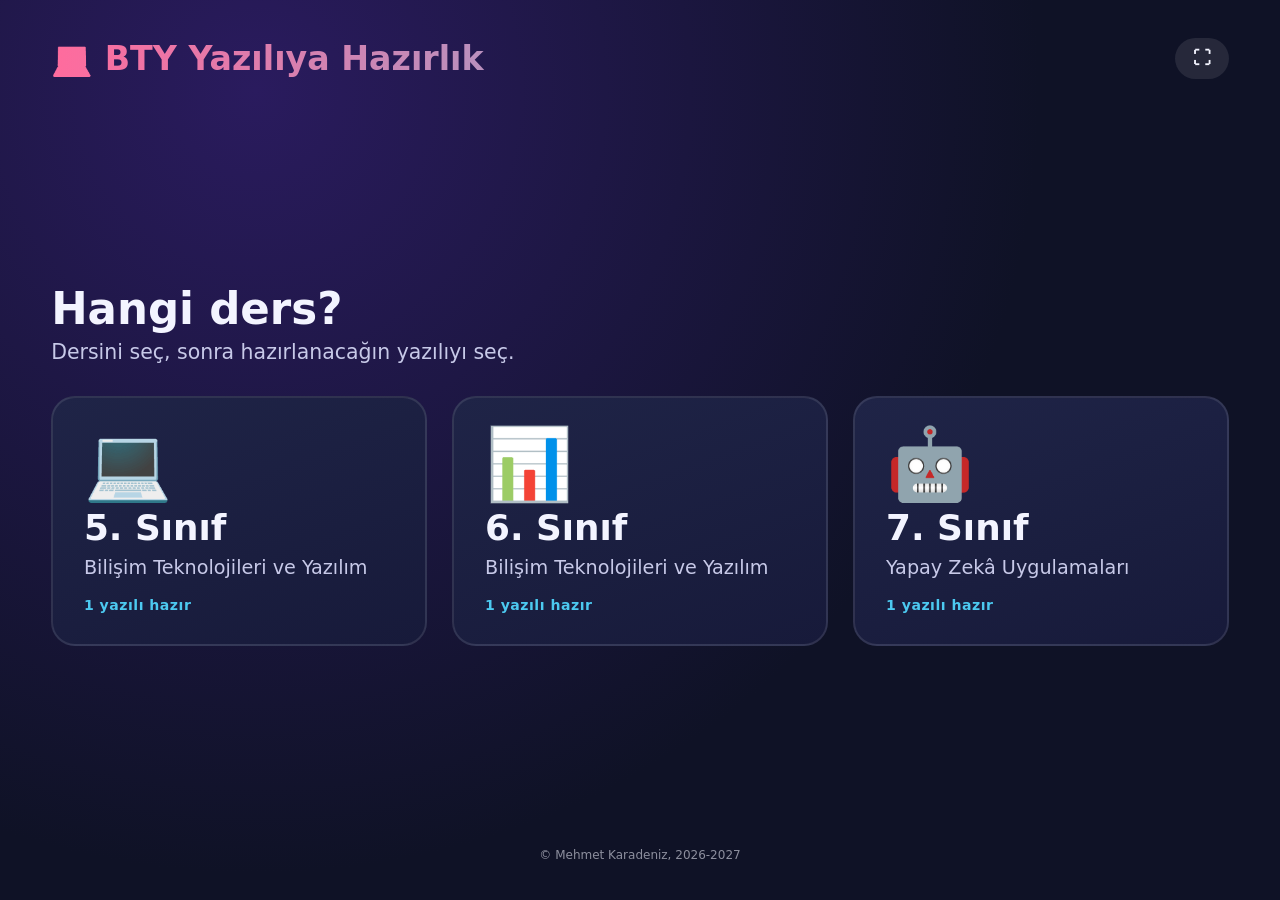
==== index.html @ df743d85 "Modüler yapı: ortak motor, ders/yazılı klasörleri ve giriş sayfası - motor/: ortak kod ve tasarım (t" ====
<!doctype html>
<html lang="tr"><head><meta charset="utf-8"><meta name="viewport" content="width=device-width,initial-scale=1,viewport-fit=cover">
<meta name="author" content="Mehmet Karadeniz, 2026-2027"><meta name="copyright" content="Mehmet Karadeniz, 2026-2027">
<title>BTY Yazılıya Hazırlık</title>
<style>
/* Giriş sayfası · ders ve yazılı seçimi. Soru-cevap sayfalarıyla aynı koyu neon tasarım. */
:root{color-scheme:dark;--bg:#0f1226;--card:#1b1f3b;--ac:#ff6b9d;--ac2:#4cc9f0;--ok:#2ee6a6;--hint:#ffd166;--tx:#f3f4ff;--mut:#c7c9e8}
*{box-sizing:border-box;margin:0}
[hidden]{display:none!important}
html,body{min-height:100%;background:radial-gradient(circle at 20% 10%,#2a1b5e,#0f1226 60%) fixed;background-color:var(--bg);color:var(--tx);font-family:system-ui,-apple-system,"Segoe UI",Roboto,sans-serif}
body{display:flex;flex-direction:column;min-height:100vh;min-height:100dvh;padding:clamp(16px,3vw,40px) clamp(16px,4vw,56px)}
header{display:flex;align-items:center;gap:12px;margin-bottom:clamp(16px,3vh,32px)}
header h1{flex:1;font-size:clamp(22px,2.6vw,34px);background:linear-gradient(90deg,var(--ac),var(--ac2));-webkit-background-clip:text;background-clip:text;color:transparent}
.btn{border:0;border-radius:30px;padding:10px 18px;font-size:clamp(15px,1.4vw,19px);font-weight:700;color:var(--tx);background:#ffffff18;cursor:pointer}
.btn:hover{background:#ffffff26}
button:focus-visible,a:focus-visible{outline:3px solid var(--ac2);outline-offset:3px}
main{flex:1;display:flex;flex-direction:column;justify-content:center}
h2{font-size:clamp(26px,3.4vw,48px);margin-bottom:6px;text-wrap:balance}
.sub{font-size:clamp(16px,1.6vw,22px);color:var(--mut);margin-bottom:clamp(18px,3.5vh,36px)}
.grid{display:grid;gap:clamp(12px,2vw,26px);grid-template-columns:repeat(auto-fit,minmax(min(100%,260px),1fr))}
.card{display:flex;flex-direction:column;gap:8px;text-align:left;border:2px solid #ffffff1a;background:linear-gradient(160deg,#1f2447,#171a3a);color:var(--tx);border-radius:24px;padding:clamp(18px,2.4vw,32px);cursor:pointer;text-decoration:none;animation:up .4s both;transition:border-color .15s,transform .15s}
.card:hover{border-color:var(--ac2);transform:translateY(-3px)}
.card:nth-child(2){animation-delay:.07s}.card:nth-child(3){animation-delay:.14s}.card:nth-child(4){animation-delay:.21s}
@keyframes up{from{opacity:0;transform:translateY(16px)}}
.card .em{font-size:clamp(48px,5.5vw,80px);line-height:1}
.card b{font-size:clamp(26px,2.8vw,40px)}
.card span{font-size:clamp(16px,1.5vw,21px);color:var(--mut);line-height:1.3}
.card .st{margin-top:auto;padding-top:8px;font-size:clamp(13px,1.1vw,15px);font-weight:800;letter-spacing:.5px;color:var(--ac2)}
.card.off{cursor:default;opacity:.45;border-style:dashed}
.card.off:hover{border-color:#ffffff1a;transform:none}
.card.off .st{color:var(--mut)}
.yz .card b{font-size:clamp(22px,2.2vw,32px)}
footer{text-align:center;font-size:12px;opacity:.55;margin-top:24px}
@media (prefers-reduced-motion:reduce){*{animation:none!important;transition:none!important}}
</style></head><body>
<header><h1>💻 BTY Yazılıya Hazırlık</h1><button class="btn" id="geri" hidden>◀ Dersler</button><button class="btn" id="fs" title="Tam ekran" aria-label="Tam ekran">⛶</button></header>
<main id="ana"></main>
<footer>© Mehmet Karadeniz, 2026-2027</footer>
<script src="katalog.js"></script>
<script>
(function(){
const ana=document.getElementById("ana"),geri=document.getElementById("geri");
const esc=s=>String(s).replace(/[&<>"]/g,c=>({"&":"&amp;","<":"&lt;",">":"&gt;",'"':"&quot;"})[c]);
function dersler(){
 geri.hidden=true;document.title="BTY Yazılıya Hazırlık";
 ana.innerHTML=`<h2>Hangi ders?</h2><p class="sub">Dersini seç, sonra hazırlanacağın yazılıyı seç.</p><div class="grid">`+
 DERSLER.map(d=>{const n=YAZILILAR.filter(y=>d.hazir[y.id]).length;
  return `<a class="card" href="#${esc(d.id)}"><div class="em">${d.emoji}</div><b>${esc(d.ad)}</b><span>${esc(d.alt)}</span><div class="st">${n} yazılı hazır</div></a>`}).join("")+`</div>`}
function yazililar(d){
 geri.hidden=false;document.title=d.ad+" · "+d.alt;
 ana.innerHTML=`<h2>${d.emoji} ${esc(d.ad)} · ${esc(d.alt)}</h2><p class="sub">Hangi yazılıya hazırlanıyorsun?</p><div class="grid yz">`+
 YAZILILAR.map(y=>d.hazir[y.id]
  ?`<a class="card" href="dersler/${esc(d.id)}/${esc(y.id)}/"><div class="em">📝</div><b>${esc(y.ad)}</b><span>Konu özeti, sözlük ve sorular</span><div class="st">▶ Başla</div></a>`
  :`<div class="card off" aria-disabled="true"><div class="em">⏳</div><b>${esc(y.ad)}</b><span>Henüz hazır değil</span><div class="st">Yakında</div></div>`).join("")+`</div>`}
function goster(){const id=decodeURIComponent(location.hash.slice(1)),d=DERSLER.find(x=>x.id===id);d?yazililar(d):dersler();scrollTo(0,0)}
geri.onclick=()=>{location.hash=""};
addEventListener("hashchange",goster);goster();
document.getElementById("fs").onclick=()=>{const d=document,e=d.documentElement;try{const on=d.fullscreenElement||d.webkitFullscreenElement;const p=on?(d.exitFullscreen||d.webkitExitFullscreen).call(d):(e.requestFullscreen||e.webkitRequestFullscreen).call(e);if(p&&p.catch)p.catch(()=>{})}catch(x){}};
})();
</script>
</body></html>
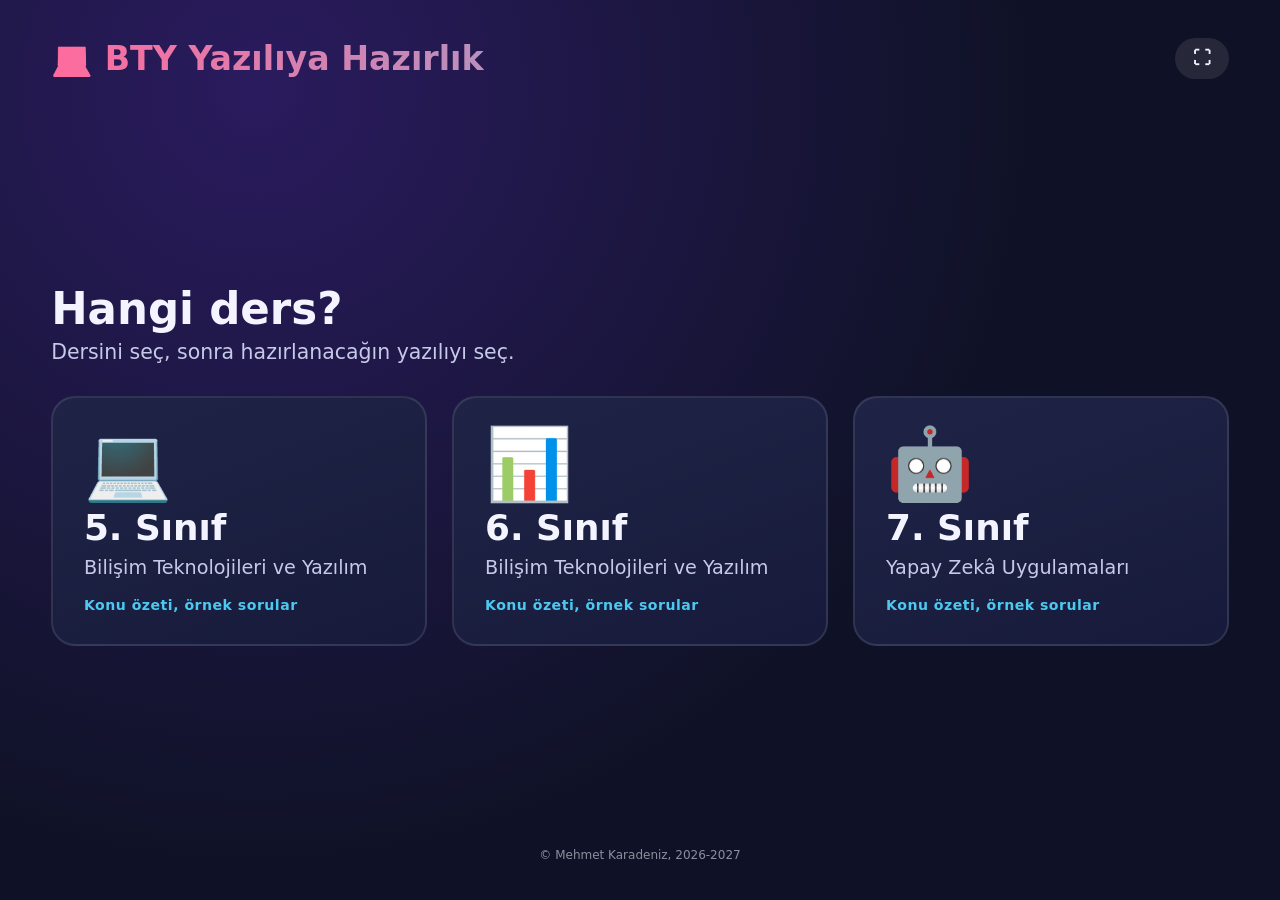
==== commit 7e95def6: "Giriş: ders kartlarında "Konu özeti, örnek sorular" yazısı Co-Authored-By: Claude Opus 5.5 <noreply@" ====
--- a/index.html
+++ b/index.html
@@ -44,8 +44,7 @@
 function dersler(){
  geri.hidden=true;document.title="BTY Yazılıya Hazırlık";
  ana.innerHTML=`<h2>Hangi ders?</h2><p class="sub">Dersini seç, sonra hazırlanacağın yazılıyı seç.</p><div class="grid">`+
- DERSLER.map(d=>{const n=YAZILILAR.filter(y=>d.hazir[y.id]).length;
-  return `<a class="card" href="#${esc(d.id)}"><div class="em">${d.emoji}</div><b>${esc(d.ad)}</b><span>${esc(d.alt)}</span><div class="st">${n} yazılı hazır</div></a>`}).join("")+`</div>`}
+ DERSLER.map(d=>`<a class="card" href="#${esc(d.id)}"><div class="em">${d.emoji}</div><b>${esc(d.ad)}</b><span>${esc(d.alt)}</span><div class="st">Konu özeti, örnek sorular</div></a>`).join("")+`</div>`}
 function yazililar(d){
  geri.hidden=false;document.title=d.ad+" · "+d.alt;
  ana.innerHTML=`<h2>${d.emoji} ${esc(d.ad)} · ${esc(d.alt)}</h2><p class="sub">Hangi yazılıya hazırlanıyorsun?</p><div class="grid yz">`+
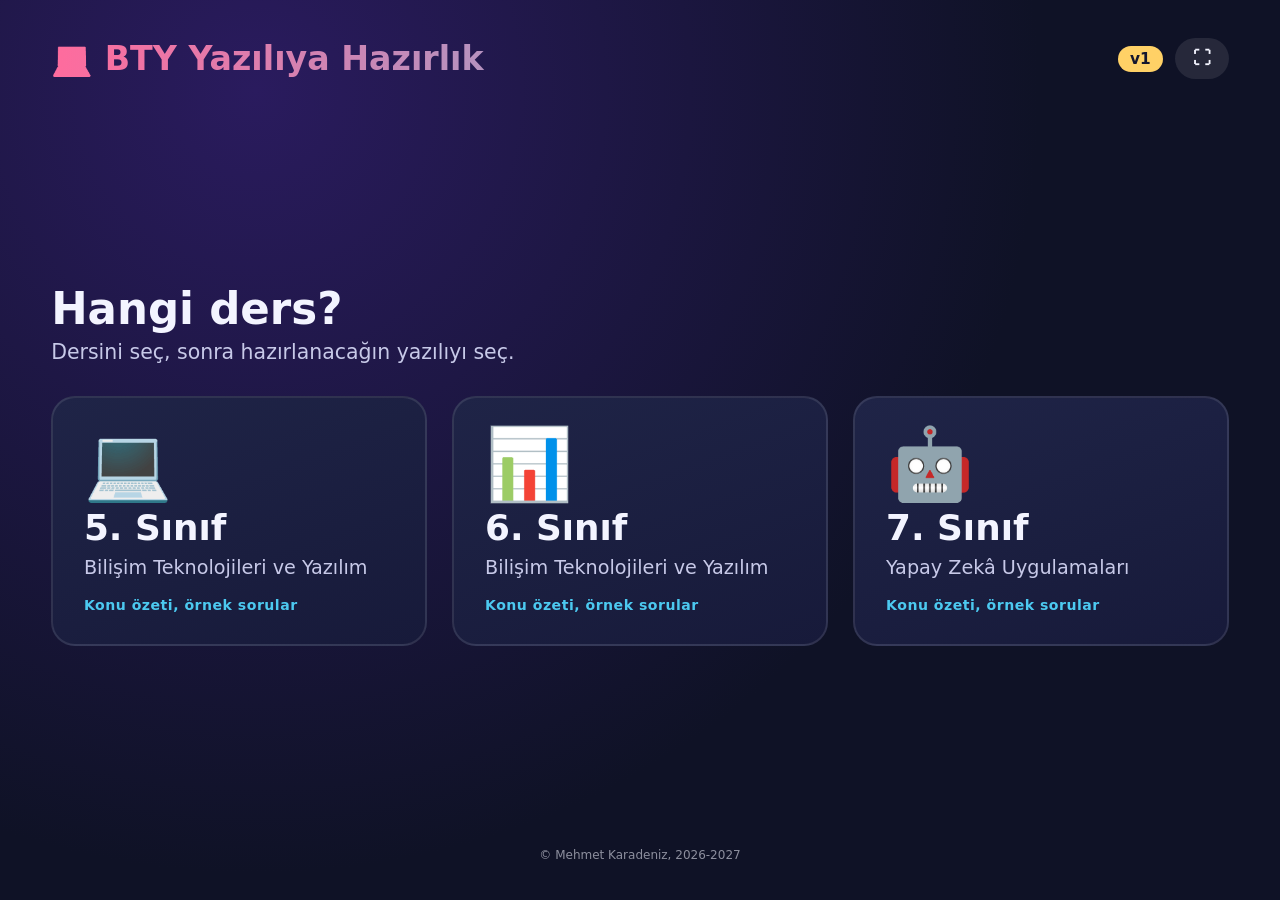
==== commit 924693ef: "Sürüm etiketi (v1) ve telefonda yazı büyütmenin kapatılması - surum.js: giriş sayfasının üstünde ve " ====
--- a/index.html
+++ b/index.html
@@ -7,6 +7,7 @@
 :root{color-scheme:dark;--bg:#0f1226;--card:#1b1f3b;--ac:#ff6b9d;--ac2:#4cc9f0;--ok:#2ee6a6;--hint:#ffd166;--tx:#f3f4ff;--mut:#c7c9e8}
 *{box-sizing:border-box;margin:0}
 [hidden]{display:none!important}
+html{-webkit-text-size-adjust:100%;text-size-adjust:100%}
 html,body{min-height:100%;background:radial-gradient(circle at 20% 10%,#2a1b5e,#0f1226 60%) fixed;background-color:var(--bg);color:var(--tx);font-family:system-ui,-apple-system,"Segoe UI",Roboto,sans-serif}
 body{display:flex;flex-direction:column;min-height:100vh;min-height:100dvh;padding:clamp(16px,3vw,40px) clamp(16px,4vw,56px)}
 header{display:flex;align-items:center;gap:12px;margin-bottom:clamp(16px,3vh,32px)}
@@ -30,15 +31,18 @@
 .card.off:hover{border-color:#ffffff1a;transform:none}
 .card.off .st{color:var(--mut)}
 .yz .card b{font-size:clamp(22px,2.2vw,32px)}
+.ver{font-size:clamp(13px,1.2vw,16px);font-weight:800;color:#14162e;background:var(--hint);border-radius:20px;padding:4px 12px}
 footer{text-align:center;font-size:12px;opacity:.55;margin-top:24px}
 @media (prefers-reduced-motion:reduce){*{animation:none!important;transition:none!important}}
 </style></head><body>
-<header><h1>💻 BTY Yazılıya Hazırlık</h1><button class="btn" id="geri" hidden>◀ Dersler</button><button class="btn" id="fs" title="Tam ekran" aria-label="Tam ekran">⛶</button></header>
+<header><h1>💻 BTY Yazılıya Hazırlık</h1><span class="ver" id="ver"></span><button class="btn" id="geri" hidden>◀ Dersler</button><button class="btn" id="fs" title="Tam ekran" aria-label="Tam ekran">⛶</button></header>
 <main id="ana"></main>
 <footer>© Mehmet Karadeniz, 2026-2027</footer>
+<script src="surum.js"></script>
 <script src="katalog.js"></script>
 <script>
 (function(){
+try{document.getElementById("ver").textContent=SURUM}catch(e){}
 const ana=document.getElementById("ana"),geri=document.getElementById("geri");
 const esc=s=>String(s).replace(/[&<>"]/g,c=>({"&":"&amp;","<":"&lt;",">":"&gt;",'"':"&quot;"})[c]);
 function dersler(){
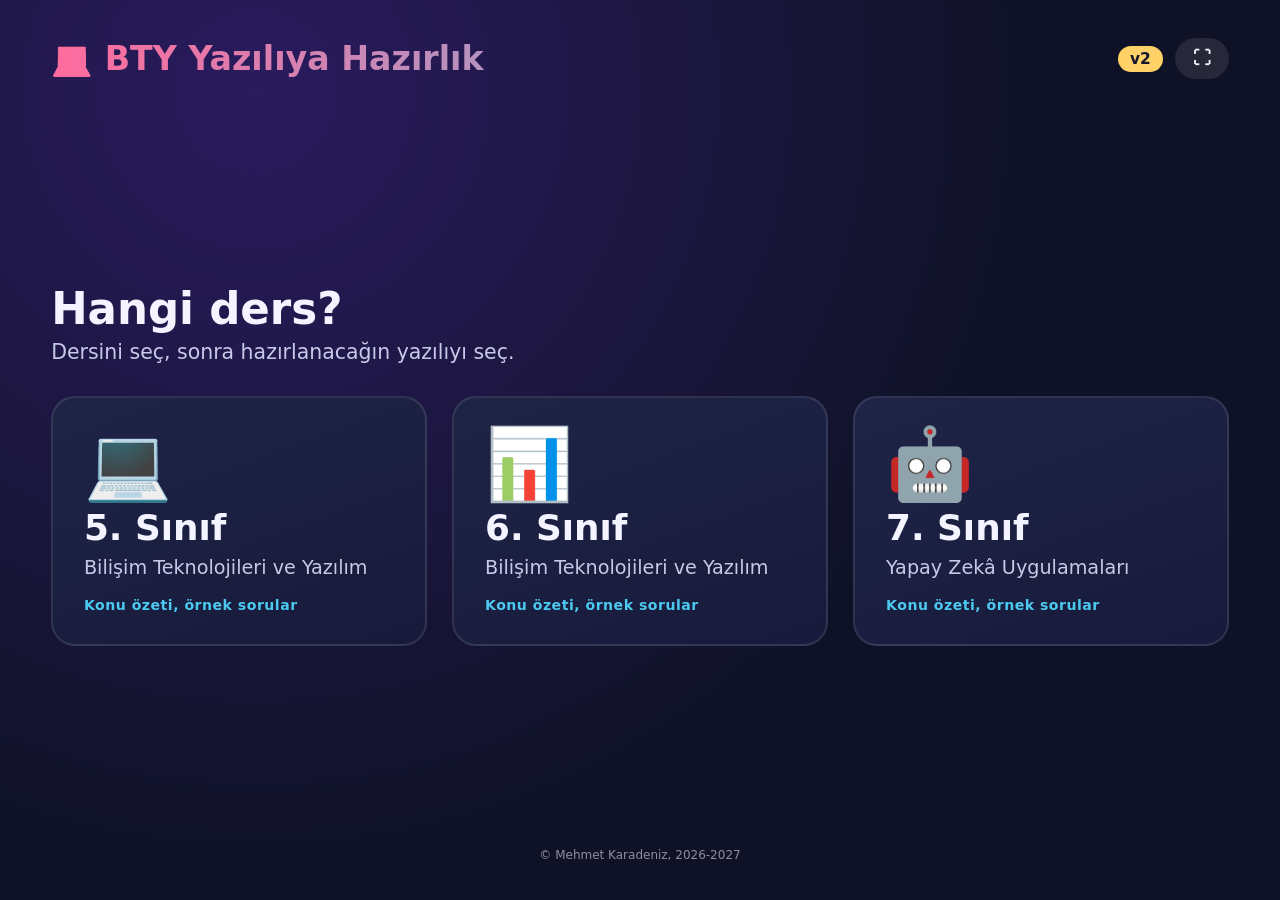
==== commit 8e3281b2: "v2: telefonda tarayıcı yakınlaştırması kapatıldı, önbellek sorunu giderildi - Sayfa içi yakınlaştırm" ====
--- a/index.html
+++ b/index.html
@@ -38,8 +38,8 @@
 <header><h1>💻 BTY Yazılıya Hazırlık</h1><span class="ver" id="ver"></span><button class="btn" id="geri" hidden>◀ Dersler</button><button class="btn" id="fs" title="Tam ekran" aria-label="Tam ekran">⛶</button></header>
 <main id="ana"></main>
 <footer>© Mehmet Karadeniz, 2026-2027</footer>
-<script src="surum.js"></script>
-<script src="katalog.js"></script>
+<script src="surum.js?v=2"></script>
+<script src="katalog.js?v=2"></script>
 <script>
 (function(){
 try{document.getElementById("ver").textContent=SURUM}catch(e){}
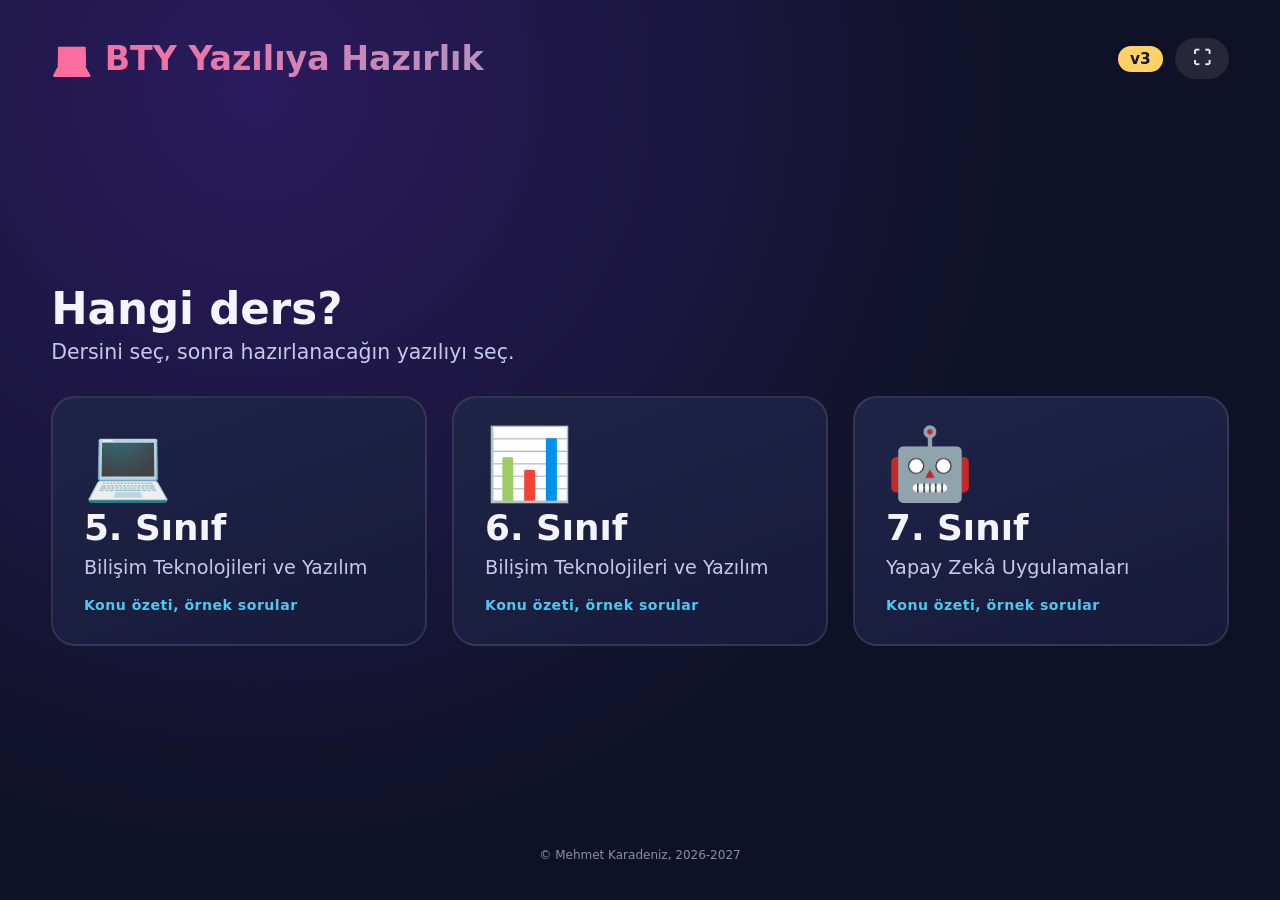
==== commit d058a1d7: "v3: telefonda üst menü düzenli simge ızgarası Dikey ekranda başlık üstte, altında tek sırada eşit ge" ====
--- a/index.html
+++ b/index.html
@@ -38,8 +38,8 @@
 <header><h1>💻 BTY Yazılıya Hazırlık</h1><span class="ver" id="ver"></span><button class="btn" id="geri" hidden>◀ Dersler</button><button class="btn" id="fs" title="Tam ekran" aria-label="Tam ekran">⛶</button></header>
 <main id="ana"></main>
 <footer>© Mehmet Karadeniz, 2026-2027</footer>
-<script src="surum.js?v=2"></script>
-<script src="katalog.js?v=2"></script>
+<script src="surum.js?v=3"></script>
+<script src="katalog.js?v=3"></script>
 <script>
 (function(){
 try{document.getElementById("ver").textContent=SURUM}catch(e){}
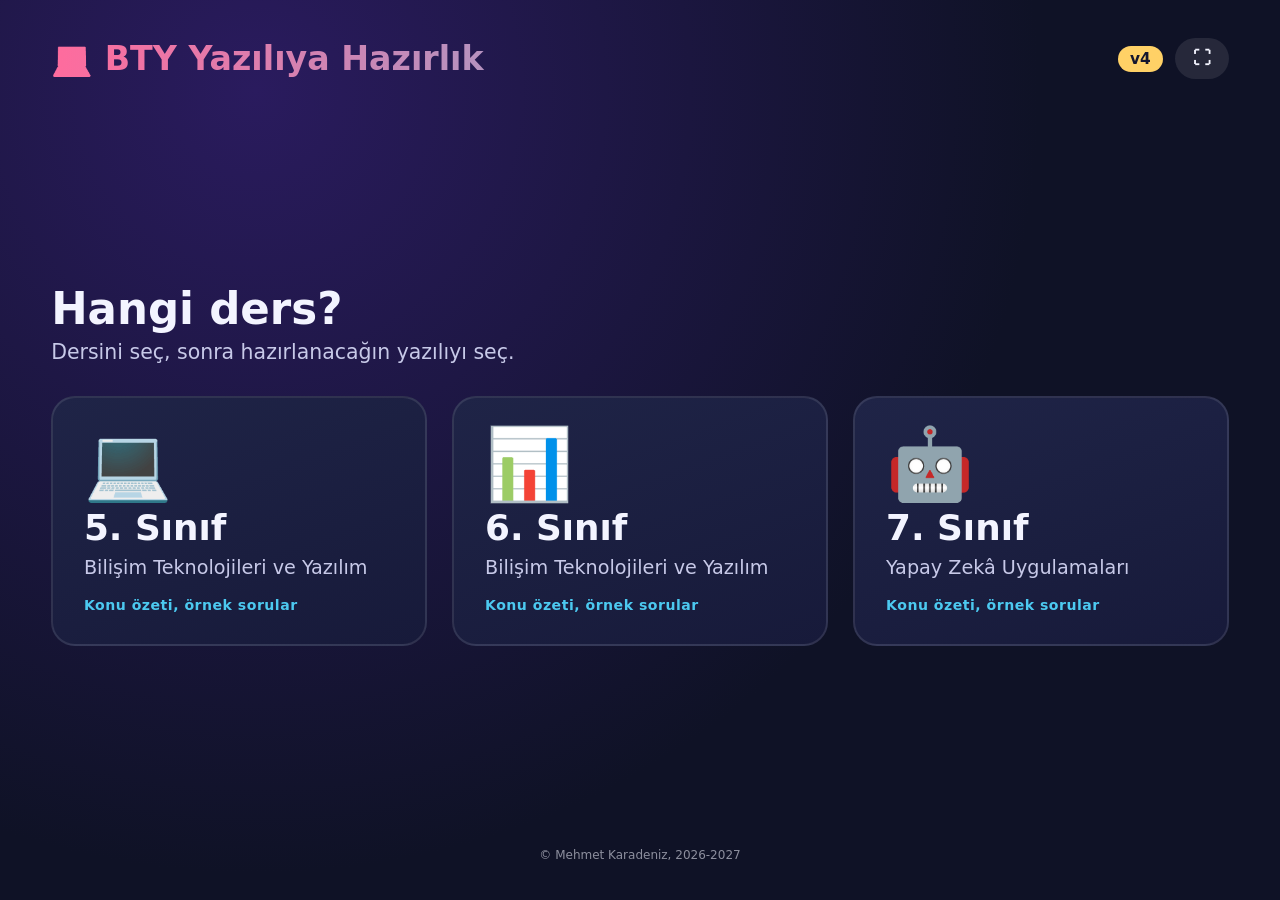
==== commit a5e5a8e3: "v4: 5. sınıfa en küçük veri birimi (bit) sorusu - Yeni soru (18): durumlu, BTY.5.1.5, basit; soru ba" ====
--- a/index.html
+++ b/index.html
@@ -38,8 +38,8 @@
 <header><h1>💻 BTY Yazılıya Hazırlık</h1><span class="ver" id="ver"></span><button class="btn" id="geri" hidden>◀ Dersler</button><button class="btn" id="fs" title="Tam ekran" aria-label="Tam ekran">⛶</button></header>
 <main id="ana"></main>
 <footer>© Mehmet Karadeniz, 2026-2027</footer>
-<script src="surum.js?v=3"></script>
-<script src="katalog.js?v=3"></script>
+<script src="surum.js?v=4"></script>
+<script src="katalog.js?v=4"></script>
 <script>
 (function(){
 try{document.getElementById("ver").textContent=SURUM}catch(e){}
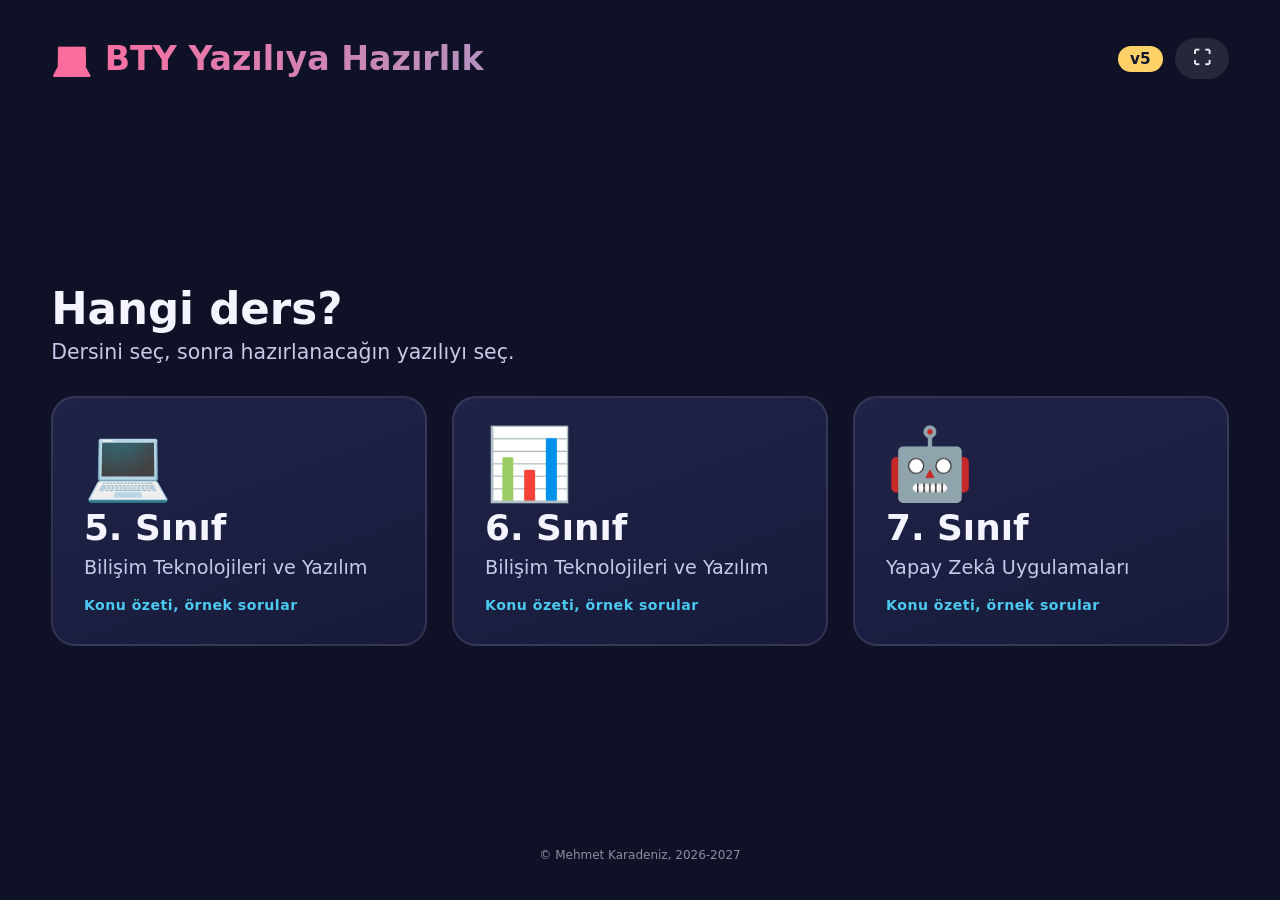
==== commit 3738eb68: "v5: güncellemeler geçmiş silinmeden görünsün Sayfalar artık yalnızca küçük bir yükleyici içeriyor. Y" ====
--- a/index.html
+++ b/index.html
@@ -2,63 +2,15 @@
 <html lang="tr"><head><meta charset="utf-8"><meta name="viewport" content="width=device-width,initial-scale=1,viewport-fit=cover">
 <meta name="author" content="Mehmet Karadeniz, 2026-2027"><meta name="copyright" content="Mehmet Karadeniz, 2026-2027">
 <title>BTY Yazılıya Hazırlık</title>
-<style>
-/* Giriş sayfası · ders ve yazılı seçimi. Soru-cevap sayfalarıyla aynı koyu neon tasarım. */
-:root{color-scheme:dark;--bg:#0f1226;--card:#1b1f3b;--ac:#ff6b9d;--ac2:#4cc9f0;--ok:#2ee6a6;--hint:#ffd166;--tx:#f3f4ff;--mut:#c7c9e8}
-*{box-sizing:border-box;margin:0}
-[hidden]{display:none!important}
-html{-webkit-text-size-adjust:100%;text-size-adjust:100%}
-html,body{min-height:100%;background:radial-gradient(circle at 20% 10%,#2a1b5e,#0f1226 60%) fixed;background-color:var(--bg);color:var(--tx);font-family:system-ui,-apple-system,"Segoe UI",Roboto,sans-serif}
-body{display:flex;flex-direction:column;min-height:100vh;min-height:100dvh;padding:clamp(16px,3vw,40px) clamp(16px,4vw,56px)}
-header{display:flex;align-items:center;gap:12px;margin-bottom:clamp(16px,3vh,32px)}
-header h1{flex:1;font-size:clamp(22px,2.6vw,34px);background:linear-gradient(90deg,var(--ac),var(--ac2));-webkit-background-clip:text;background-clip:text;color:transparent}
-.btn{border:0;border-radius:30px;padding:10px 18px;font-size:clamp(15px,1.4vw,19px);font-weight:700;color:var(--tx);background:#ffffff18;cursor:pointer}
-.btn:hover{background:#ffffff26}
-button:focus-visible,a:focus-visible{outline:3px solid var(--ac2);outline-offset:3px}
-main{flex:1;display:flex;flex-direction:column;justify-content:center}
-h2{font-size:clamp(26px,3.4vw,48px);margin-bottom:6px;text-wrap:balance}
-.sub{font-size:clamp(16px,1.6vw,22px);color:var(--mut);margin-bottom:clamp(18px,3.5vh,36px)}
-.grid{display:grid;gap:clamp(12px,2vw,26px);grid-template-columns:repeat(auto-fit,minmax(min(100%,260px),1fr))}
-.card{display:flex;flex-direction:column;gap:8px;text-align:left;border:2px solid #ffffff1a;background:linear-gradient(160deg,#1f2447,#171a3a);color:var(--tx);border-radius:24px;padding:clamp(18px,2.4vw,32px);cursor:pointer;text-decoration:none;animation:up .4s both;transition:border-color .15s,transform .15s}
-.card:hover{border-color:var(--ac2);transform:translateY(-3px)}
-.card:nth-child(2){animation-delay:.07s}.card:nth-child(3){animation-delay:.14s}.card:nth-child(4){animation-delay:.21s}
-@keyframes up{from{opacity:0;transform:translateY(16px)}}
-.card .em{font-size:clamp(48px,5.5vw,80px);line-height:1}
-.card b{font-size:clamp(26px,2.8vw,40px)}
-.card span{font-size:clamp(16px,1.5vw,21px);color:var(--mut);line-height:1.3}
-.card .st{margin-top:auto;padding-top:8px;font-size:clamp(13px,1.1vw,15px);font-weight:800;letter-spacing:.5px;color:var(--ac2)}
-.card.off{cursor:default;opacity:.45;border-style:dashed}
-.card.off:hover{border-color:#ffffff1a;transform:none}
-.card.off .st{color:var(--mut)}
-.yz .card b{font-size:clamp(22px,2.2vw,32px)}
-.ver{font-size:clamp(13px,1.2vw,16px);font-weight:800;color:#14162e;background:var(--hint);border-radius:20px;padding:4px 12px}
-footer{text-align:center;font-size:12px;opacity:.55;margin-top:24px}
-@media (prefers-reduced-motion:reduce){*{animation:none!important;transition:none!important}}
-</style></head><body>
-<header><h1>💻 BTY Yazılıya Hazırlık</h1><span class="ver" id="ver"></span><button class="btn" id="geri" hidden>◀ Dersler</button><button class="btn" id="fs" title="Tam ekran" aria-label="Tam ekran">⛶</button></header>
-<main id="ana"></main>
-<footer>© Mehmet Karadeniz, 2026-2027</footer>
-<script src="surum.js?v=4"></script>
-<script src="katalog.js?v=4"></script>
+</head><body style="background:#0f1226;color:#f3f4ff">
 <script>
-(function(){
-try{document.getElementById("ver").textContent=SURUM}catch(e){}
-const ana=document.getElementById("ana"),geri=document.getElementById("geri");
-const esc=s=>String(s).replace(/[&<>"]/g,c=>({"&":"&amp;","<":"&lt;",">":"&gt;",'"':"&quot;"})[c]);
-function dersler(){
- geri.hidden=true;document.title="BTY Yazılıya Hazırlık";
- ana.innerHTML=`<h2>Hangi ders?</h2><p class="sub">Dersini seç, sonra hazırlanacağın yazılıyı seç.</p><div class="grid">`+
- DERSLER.map(d=>`<a class="card" href="#${esc(d.id)}"><div class="em">${d.emoji}</div><b>${esc(d.ad)}</b><span>${esc(d.alt)}</span><div class="st">Konu özeti, örnek sorular</div></a>`).join("")+`</div>`}
-function yazililar(d){
- geri.hidden=false;document.title=d.ad+" · "+d.alt;
- ana.innerHTML=`<h2>${d.emoji} ${esc(d.ad)} · ${esc(d.alt)}</h2><p class="sub">Hangi yazılıya hazırlanıyorsun?</p><div class="grid yz">`+
- YAZILILAR.map(y=>d.hazir[y.id]
-  ?`<a class="card" href="dersler/${esc(d.id)}/${esc(y.id)}/"><div class="em">📝</div><b>${esc(y.ad)}</b><span>Konu özeti, sözlük ve sorular</span><div class="st">▶ Başla</div></a>`
-  :`<div class="card off" aria-disabled="true"><div class="em">⏳</div><b>${esc(y.ad)}</b><span>Henüz hazır değil</span><div class="st">Yakında</div></div>`).join("")+`</div>`}
-function goster(){const id=decodeURIComponent(location.hash.slice(1)),d=DERSLER.find(x=>x.id===id);d?yazililar(d):dersler();scrollTo(0,0)}
-geri.onclick=()=>{location.hash=""};
-addEventListener("hashchange",goster);goster();
-document.getElementById("fs").onclick=()=>{const d=document,e=d.documentElement;try{const on=d.fullscreenElement||d.webkitFullscreenElement;const p=on?(d.exitFullscreen||d.webkitExitFullscreen).call(d):(e.requestFullscreen||e.webkitRequestFullscreen).call(e);if(p&&p.catch)p.catch(()=>{})}catch(x){}};
-})();
+/* Yükleyici: sürüm numarasını her açılışta sunucudan taze alır ve dosyaları o sürümle yükler.
+   Böylece güncellemeler tarayıcı geçmişi silinmeden görünür. Bu blok değişmez; sürüm surum.js'tedir. */
+(function(K,L){var d=document;
+function ekle(u,cb){if(/\.css(\?|$)/.test(u)){var l=d.createElement("link");l.rel="stylesheet";l.href=u;d.head.appendChild(l);return}
+ var s=d.createElement("script");s.src=u;s.async=false;if(cb)s.onload=s.onerror=cb;d.body.appendChild(s)}
+ekle(K+"surum.js?t="+Date.now(),function(){var v=typeof SURUM!=="undefined"?SURUM:String(Date.now());
+ for(var i=0;i<L.length;i++)ekle(L[i]+"?v="+encodeURIComponent(v))})
+})("",["giris/giris.css","katalog.js","giris/giris.js"]);
 </script>
 </body></html>
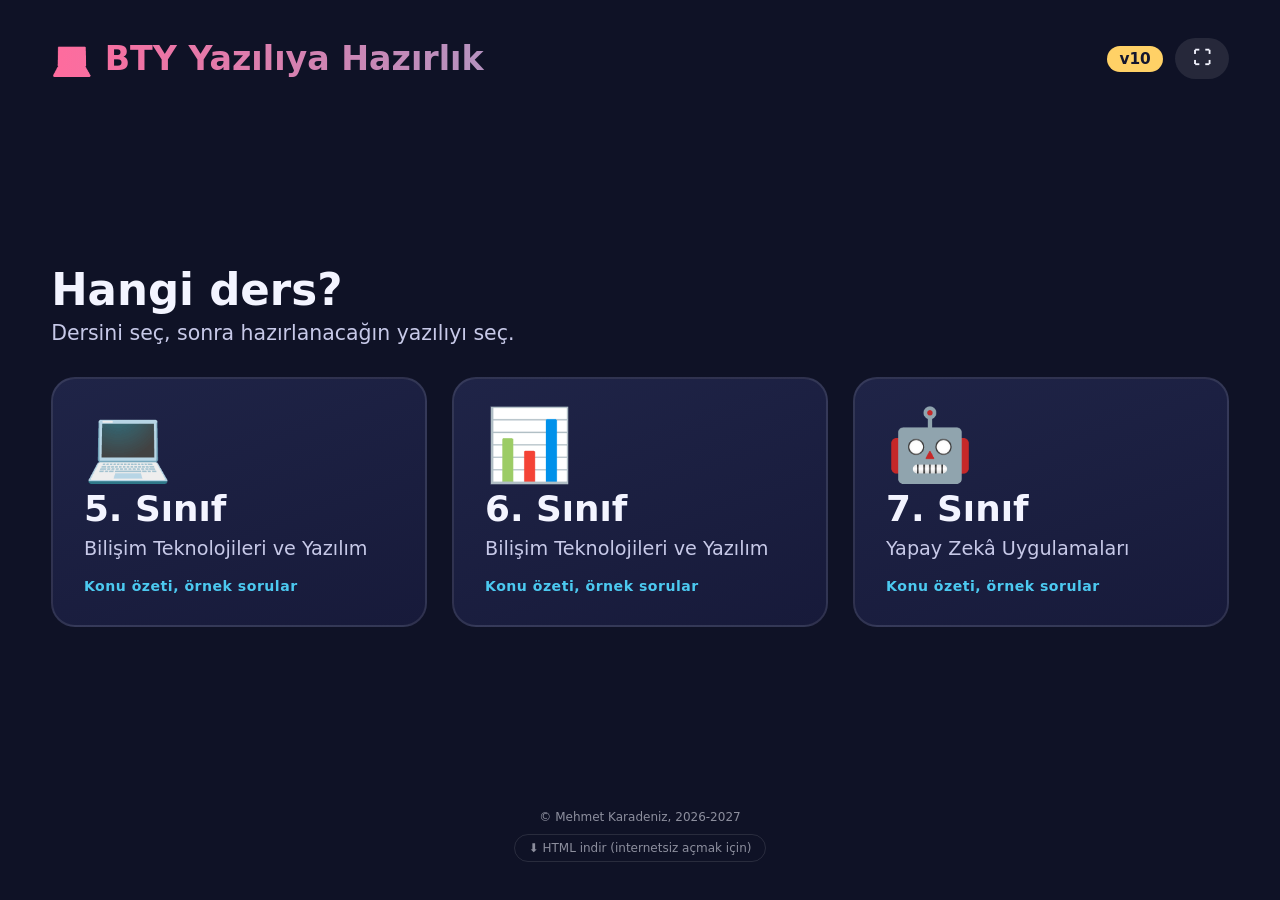
==== commit 9fc99f3d: "v10: giriş sayfasında şifreli "HTML indir" (çevrimdışı tek dosya) Tüm dersler, motor, görseller ve P" ====
--- a/index.html
+++ b/index.html
@@ -11,6 +11,6 @@
  var s=d.createElement("script");s.src=u;s.async=false;if(cb)s.onload=s.onerror=cb;d.body.appendChild(s)}
 ekle(K+"surum.js?t="+Date.now(),function(){var v=typeof SURUM!=="undefined"?SURUM:String(Date.now());
  for(var i=0;i<L.length;i++)ekle(L[i]+"?v="+encodeURIComponent(v))})
-})("",["giris/giris.css","katalog.js","giris/giris.js"]);
+})("",["giris/giris.css","katalog.js","giris/giris.js","giris/paket.js"]);
 </script>
 </body></html>
